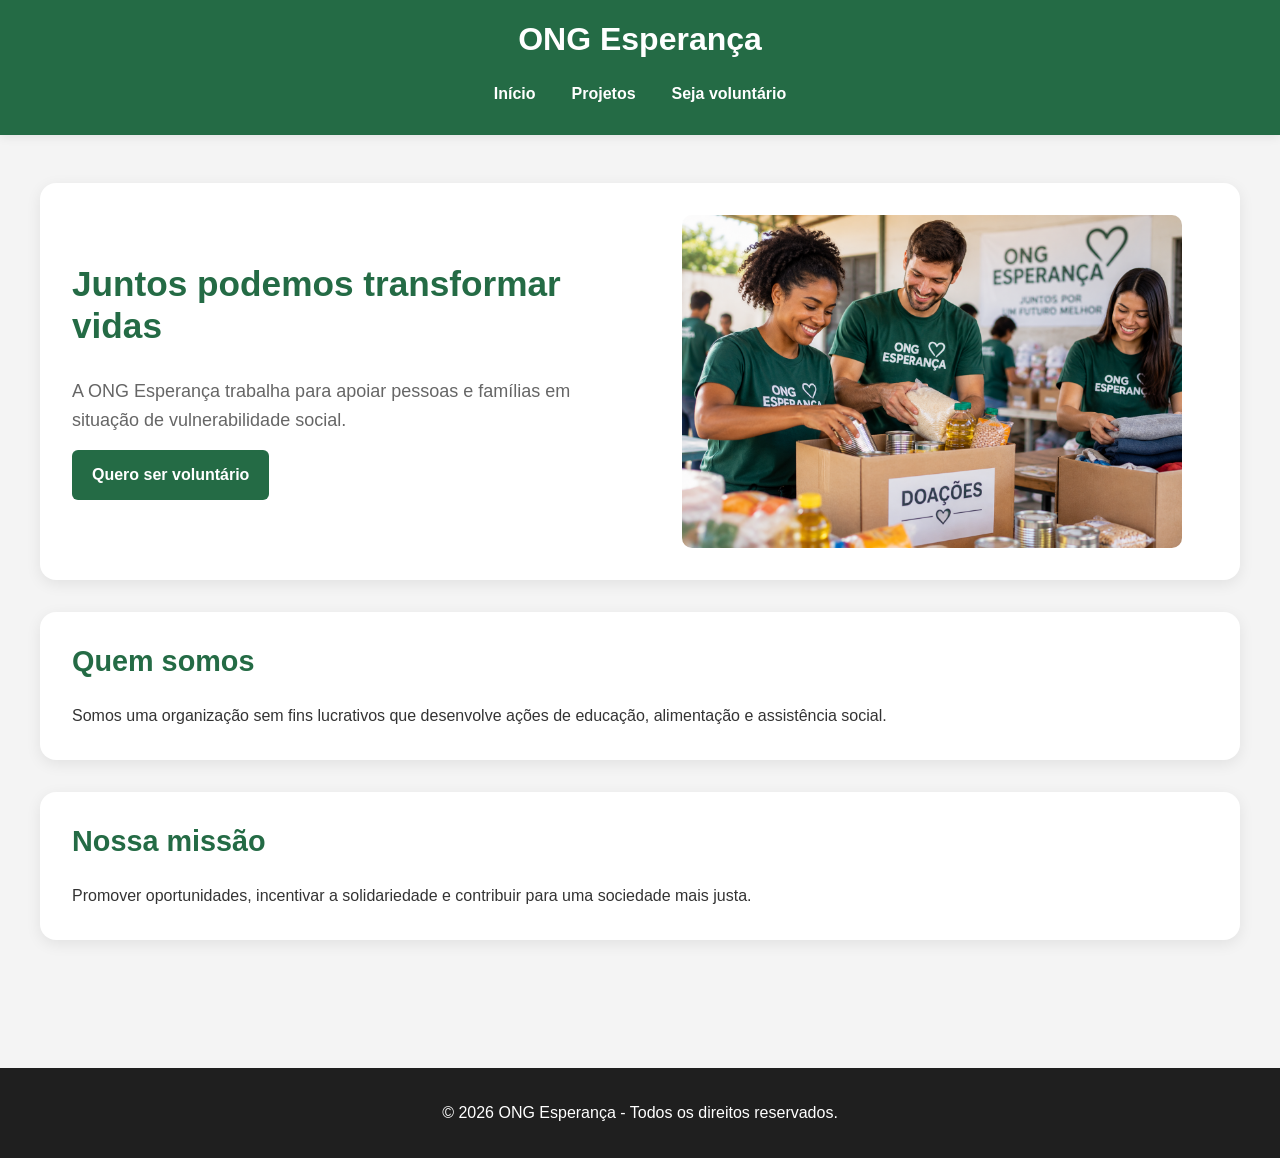
==== html/index.html @ 973db8da "Reorganiza estrutura do projeto" ====
<!DOCTYPE html>
<html lang="pt-br">
<head>
    <meta charset="UTF-8">
    <meta name="viewport" content="width=device-width, initial-scale=1.0">
    <title>ONG Esperança - SPA</title>
    <link rel="stylesheet" href="../css/style.css">
</head>
<body>
    <header>
        <h1>ONG Esperança</h1>
        <nav aria-label="Navegação principal">
            <button type="button" class="menu-toggle" aria-controls="menuPrincipal"
                    aria-expanded="false" aria-label="Abrir menu">☰</button>
            <ul class="menu-principal" id="menuPrincipal">
                <li><a href="#inicio">Início</a></li>
                <li><a href="#projetos">Projetos</a></li>
                <li><a href="#cadastro">Seja voluntário</a></li>
            </ul>
        </nav>
    </header>
    <main id="conteudo" tabindex="-1"></main>
    <footer>
        <p>&copy; 2026 ONG Esperança - Todos os direitos reservados.</p>
    </footer>
    <script type="module" src="../js/app.js"></script>
</body>
</html>
---- css/style.css ----
/* ==============================
   DESIGN SYSTEM
================================ */

:root {

    /* Cores */
    --cor-primaria: #246b45;
    --cor-primaria-escura: #194d32;
    --cor-secundaria: #e8f3ed;

    --cor-fundo: #f4f4f4;
    --cor-branca: #ffffff;
    --cor-texto: #333333;
    --cor-texto-claro: #666666;
    --cor-borda: #d9d9d9;

    /* Tipografia */
    --fonte-xs: 0.875rem;
    --fonte-sm: 1rem;
    --fonte-md: 1.125rem;
    --fonte-lg: 1.5rem;
    --fonte-xl: 2rem;

    /* Espaçamentos */
    --espaco-xs: 4px;
    --espaco-pequeno: 8px;
    --espaco-medio: 16px;
    --espaco-grande: 32px;
    --espaco-extra: 48px;

    /* Bordas */
    --raio-pequeno: 6px;
    --raio-medio: 10px;
    --raio-grande: 16px;

    /* Sombra */
    --sombra-card:
        0 4px 15px rgba(0, 0, 0, 0.08);

    /* Largura */
    --largura-conteudo: 1200px;
}


/* ==============================
   CONFIGURAÇÕES GERAIS
================================ */

* {
    box-sizing: border-box;
}

html {
    scroll-behavior: smooth;
}

body {
    margin: 0;

    font-family:
        Arial,
        Helvetica,
        sans-serif;

    font-size: var(--fonte-sm);

    background-color: var(--cor-fundo);

    color: var(--cor-texto);

    line-height: 1.6;
}


/* ==============================
   TIPOGRAFIA
================================ */

h1,
h2,
h3 {
    line-height: 1.2;
}

h1 {
    font-size: var(--fonte-xl);
}

h2 {
    margin-top: 0;

    font-size: 1.8rem;

    color: var(--cor-primaria);
}

h3 {
    font-size: 1.25rem;
}

p {
    margin-bottom: 0;
}


/* ==============================
   CABEÇALHO
================================ */

header {
    background-color: var(--cor-primaria);

    color: var(--cor-branca);

    padding:
        20px
        var(--espaco-medio);

    box-shadow:
        0 2px 10px
        rgba(0, 0, 0, 0.08);
}

header h1 {
    margin: 0;

    text-align: center;

    color: var(--cor-branca);
}


/* ==============================
   NAVEGAÇÃO
================================ */

nav {
    position: relative;
    margin-top: 15px;
}

.menu-principal {
    list-style: none;
    padding: 0;
    margin: 0;

    display: flex;
    justify-content: center;
    align-items: center;
    gap: 24px;
}

.menu-principal li {
    position: relative;
}

.menu-principal a {
    display: block;
    color: var(--cor-branca);
    text-decoration: none;
    font-weight: bold;
    padding: 8px 6px;

    transition:
        color 0.3s ease,
        background-color 0.3s ease;
}

.menu-principal > li > a:hover,
.menu-principal > li > a:focus {
    text-decoration: underline;
}

/* Dropdown */

.submenu {
    list-style: none;
    position: absolute;
    top: 100%;
    left: 50%;
    min-width: 220px;
    padding: 8px;
    margin: 0;
    background-color: var(--cor-branca);
    border-radius: var(--raio-medio);
    box-shadow: var(--sombra-card);

    opacity: 0;
    visibility: hidden;
    pointer-events: none;

    transform: translateX(-50%) translateY(8px);

    transition:
        opacity 0.25s ease,
        transform 0.25s ease;

    z-index: 1000;
}

.submenu a {
    color: var(--cor-texto);
    padding: 10px 12px;
    border-radius: var(--raio-pequeno);
}

.submenu a:hover,
.submenu a:focus {
    background-color: var(--cor-secundaria);
}

.menu-item:hover > .submenu,
.menu-item:focus-within > .submenu {
    opacity: 1;
    visibility: visible;
    pointer-events: auto;
    transform: translateX(-50%) translateY(0);
}

/* Botão hambúrguer */

.menu-toggle {
    display: none;
    width: auto;
    margin: 15px auto 0;
    padding: 8px 14px;
    font-size: 1.5rem;
    background-color: var(--cor-primaria-escura);
    color: var(--cor-branca);
    border: 1px solid rgba(255, 255, 255, 0.3);
}

.menu-toggle:hover {
    background-color: var(--cor-primaria-escura);
}

/* ==============================
   CONTEÚDO PRINCIPAL
================================ */

main {
    width:
        min(
            calc(100% - 32px),
            var(--largura-conteudo)
        );

    margin: 0 auto;

    padding:
        var(--espaco-extra)
        0;
}

section {
    background-color:
        var(--cor-branca);

    padding:
        var(--espaco-grande);

    margin-bottom:
        var(--espaco-grande);

    border-radius:
        var(--raio-grande);

    box-shadow:
        var(--sombra-card);
}


/* ==============================
   GRID DE 12 COLUNAS
================================ */

.grid-12,
.hero,
.projetos {
    display: grid;

    grid-template-columns:
        repeat(
            12,
            minmax(0, 1fr)
        );

    gap:
        var(--espaco-grande);
}


/* ==============================
   HERO
================================ */

.hero {
    align-items: center;
}

.hero-conteudo {
    grid-column: span 6;
}

.hero-imagem {
    grid-column: span 6;

    display: flex;

    justify-content: center;

    align-items: center;
}

.hero-conteudo h2 {
    font-size: 2.2rem;

    margin-top: 0;
}

.hero-conteudo p {
    color:
        var(--cor-texto-claro);

    font-size:
        var(--fonte-md);
}

.hero-imagem img {
    width: 100%;

    max-width: 500px;

    height: auto;

    margin: 0;
}

.imagem-destaque {
    width: 100%;

    height: auto;

    border-radius:
        var(--raio-medio);
}


/* ==============================
   BOTÕES
================================ */

.botao {
    display: inline-block;

    background-color:
        var(--cor-primaria);

    color:
        var(--cor-branca);

    text-decoration: none;

    padding:
        12px 20px;

    margin-top:
        var(--espaco-medio);

    border-radius:
        var(--raio-pequeno);

    font-weight: bold;

    transition:
        background-color 0.3s ease,
        transform 0.2s ease;
}

.botao:hover {
    background-color:
        var(--cor-primaria-escura);

    transform:
        translateY(-2px);
}


/* ==============================
   PROJETOS
================================ */

.projetos article {

    /* 3 cards:
       4 + 4 + 4 = 12 colunas */

    grid-column:
        span 4;

    background-color:
        var(--cor-branca);

    padding:
        var(--espaco-grande);

    border-radius:
        var(--raio-grande);

    border-top:
        4px solid
        var(--cor-primaria);

    box-shadow:
        var(--sombra-card);

    transition:
        transform 0.3s ease,
        box-shadow 0.3s ease;
}

.projetos article:hover {
    transform:
        translateY(-6px);

    box-shadow:
        0 10px 25px
        rgba(0, 0, 0, 0.12);
}

.projetos article h3 {
    margin-top: 0;

    color:
        var(--cor-primaria);
}

.projetos article p {
    color:
        var(--cor-texto-claro);
}


/* ==============================
   FORMULÁRIO
================================ */

form {
    display: flex;

    flex-direction: column;

    gap:
        var(--espaco-grande);
}

fieldset {
    border:
        1px solid
        var(--cor-borda);

    border-radius:
        var(--raio-medio);

    padding:
        var(--espaco-grande);

    background-color:
        var(--cor-branca);
}

legend {
    padding:
        0 10px;

    font-weight: bold;

    color:
        var(--cor-primaria);

    font-size:
        var(--fonte-md);
}

label {
    display: block;

    margin-top: 15px;

    margin-bottom: 6px;

    font-weight: bold;
}

input,
select,
textarea {
    width: 100%;

    padding:
        12px 14px;

    font-size:
        var(--fonte-sm);

    border:
        1px solid
        var(--cor-borda);

    border-radius:
        var(--raio-pequeno);

    background-color:
        var(--cor-branca);

    color:
        var(--cor-texto);

    transition:
        border-color 0.3s ease,
        box-shadow 0.3s ease;
}

input:focus,
select:focus,
textarea:focus {
    outline: none;

    border-color:
        var(--cor-primaria);

    box-shadow:
        0 0 0 3px
        rgba(36, 107, 69, 0.15);
}

textarea {
    resize: vertical;
}

button {
    padding:
        14px 24px;

    background-color:
        var(--cor-primaria);

    color:
        var(--cor-branca);

    border: none;

    border-radius:
        var(--raio-pequeno);

    font-size:
        var(--fonte-sm);

    font-weight: bold;

    cursor: pointer;

    transition:
        background-color 0.3s ease,
        transform 0.2s ease;
}

button:hover {
    background-color:
        var(--cor-primaria-escura);

    transform:
        translateY(-2px);
}

button:active {
    transform:
        translateY(0);
}


/* ==============================
   CONTATO
================================ */

address {
    font-style: normal;
}

address a {
    color:
        var(--cor-primaria);

    font-weight: bold;

    text-decoration: none;
}

address a:hover {
    text-decoration: underline;
}


/* ==============================
   RODAPÉ
================================ */

footer {
    background-color:
        #1f1f1f;

    color:
        var(--cor-branca);

    text-align: center;

    padding:
        var(--espaco-grande)
        var(--espaco-medio);

    margin-top:
        var(--espaco-extra);
}

footer p {
    margin: 0;
}


/* ==========================================
   BREAKPOINT 1
   Desktop panorâmico - até 1440px
========================================== */

@media (max-width: 1440px) {

    main {
        max-width: 1200px;
    }

}


/* ==========================================
   BREAKPOINT 2
   Desktop / notebook - até 1200px
========================================== */

@media (max-width: 1200px) {

    main {
        max-width: 1000px;
    }

}


/* ==========================================
   BREAKPOINT 3
   Tablet horizontal - até 992px
========================================== */

@media (max-width: 992px) {

    main {
        max-width: 840px;
    }

    /* 2 cards:
       6 + 6 = 12 colunas */

    .projetos article {
        grid-column:
            span 6;
    }

}


/* ==========================================
   BREAKPOINT 4
   Tablet / mobile - até 768px
========================================== */

@media (max-width: 768px) {

    .hero-conteudo,
    .hero-imagem {
        grid-column: span 12;
    }

    .hero-conteudo {
        text-align: center;
    }

    .menu-toggle {
        display: block;
    }

    .menu-principal {
        display: none;
        flex-direction: column;
        align-items: stretch;
        gap: 0;
        margin-top: 12px;
        background-color: var(--cor-primaria-escura);
        border-radius: var(--raio-medio);
        overflow: hidden;
    }

    .menu-principal.ativo {
        display: flex;
    }

    .menu-principal > li > a {
        padding: 12px 16px;
    }

    .submenu {
        position: static;
        min-width: 0;
        opacity: 1;
        visibility: visible;
        pointer-events: auto;
        transform: none;
        box-shadow: none;
        background-color: rgba(0, 0, 0, 0.12);
        border-radius: 0;
        padding: 0 0 8px 16px;
    }

    .menu-item:hover > .submenu,
    .menu-item:focus-within > .submenu {
        transform: none;
    }

    section {
        padding: 24px;
    }

}


/* ==========================================
   BREAKPOINT 5
   Smartphones - até 576px
========================================== */

@media (max-width: 576px) {

    main {
        width:
            calc(100% - 20px);

        padding:
            20px 0;
    }

    /* 1 card ocupa
       as 12 colunas */

    .projetos article {
        grid-column:
            span 12;
    }

    .hero-conteudo h2 {
        font-size:
            1.8rem;
    }

    section {
        padding: 18px;

        border-radius:
            var(--raio-medio);
    }

    fieldset {
        padding: 16px;
    }

    h2 {
        font-size:
            var(--fonte-lg);
    }

    .botao,
    form button {
        width: 100%;

        text-align: center;
    }

}

/* Elementos utilizados pelos templates JavaScript desta SPA */
.badge {
    display: inline-block;
    padding: 4px 12px;
    margin-bottom: 10px;
    background: var(--cor-secundaria);
    color: var(--cor-primaria-escura);
    border-radius: 100px;
    font-size: .875rem;
    font-weight: bold;
}
.mensagem {
    padding: 16px;
    margin-top: 16px;
    border-radius: 8px;
    font-weight: 500;
}
.mensagem--erro {
    background: #fde8e8;
    color: #9b1c1c;
    border: 1px solid #e53e3e;
}
.mensagem--sucesso {
    background: #e6f4ea;
    color: #1b5e20;
    border: 1px solid #2e7d32;
}
[hidden] { display: none !important; }
.menu-toggle:focus-visible,
.menu-principal a:focus-visible {
    outline: 3px solid #ffffff;
    outline-offset: 3px;
}
@media (max-width: 576px) {
    .menu-toggle { width: auto; }
}
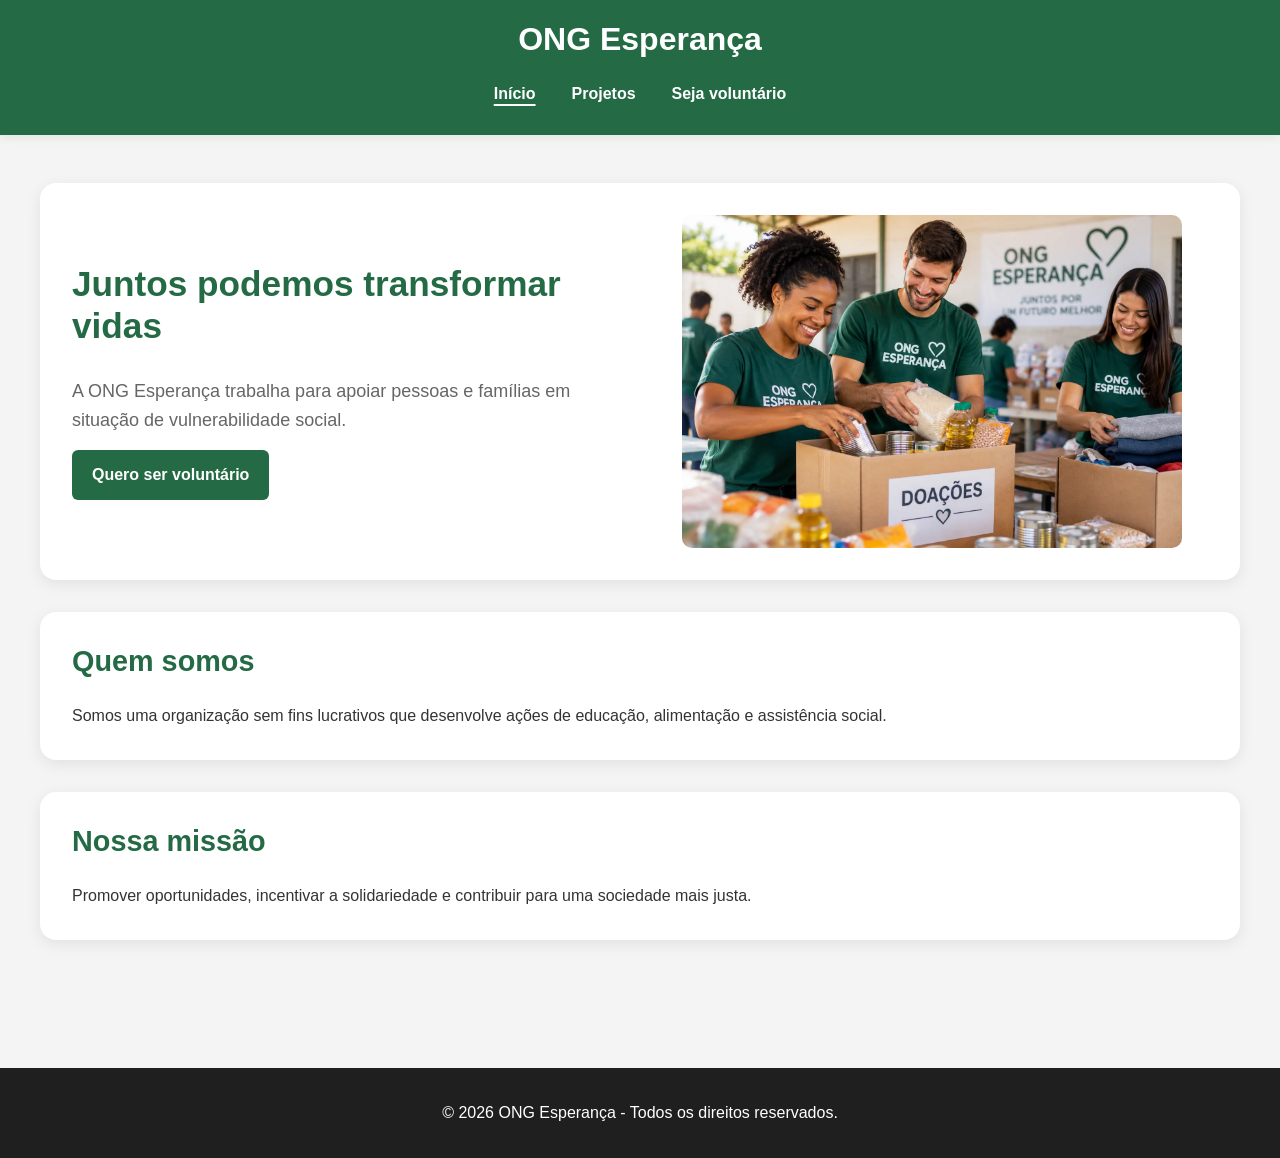
==== commit d9339c7b: "Melhora carregamento da imagem principal" ====
--- a/html/index.html
+++ b/html/index.html
@@ -1,6 +1,17 @@
 <!DOCTYPE html>
 <html lang="pt-br">
 <head>
+    
+<!-- Pré-carregamento da imagem principal -->
+
+<link
+    rel="preload"
+    as="image"
+    href="../imagens/voluntarios.webp"
+    type="image/webp"
+    fetchpriority="high"
+>
+
     <meta charset="UTF-8">
     <meta name="viewport" content="width=device-width, initial-scale=1.0">
     <title>ONG Esperança - SPA</title>
--- a/css/style.css
+++ b/css/style.css
@@ -831,3 +831,51 @@
 @media (max-width: 576px) {
     .menu-toggle { width: auto; }
 }
+
+/* ==========================================
+   ACESSIBILIDADE - FOCO DO TECLADO
+========================================== */
+
+/* Destaque visual para elementos interativos */
+
+a:focus-visible,
+button:focus-visible,
+input:focus-visible,
+select:focus-visible,
+textarea:focus-visible {
+    outline: 3px solid #1d4ed8;
+    outline-offset: 3px;
+}
+
+/* Destaque específico para links no cabeçalho */
+
+header a:focus-visible,
+header button:focus-visible {
+    outline: 3px solid #ffffff;
+    outline-offset: 4px;
+    border-radius: 4px;
+}
+
+/* Evita que elementos desabilitados pareçam clicáveis */
+
+button:disabled {
+    opacity: 0.55;
+    cursor: not-allowed;
+}
+
+/* ACESSIBILIDADE - PÁGINA ATUAL */
+
+nav a[aria-current="page"] {
+    text-decoration: underline;
+    text-decoration-thickness: 2px;
+    text-underline-offset: 5px;
+}
+
+/* ==========================================
+   ACESSIBILIDADE - CAMPO CPF COM ERRO
+========================================== */
+
+input#cpf[aria-invalid="true"] {
+    border: 2px solid #b91c1c;
+    background-color: #fff5f5;
+}
